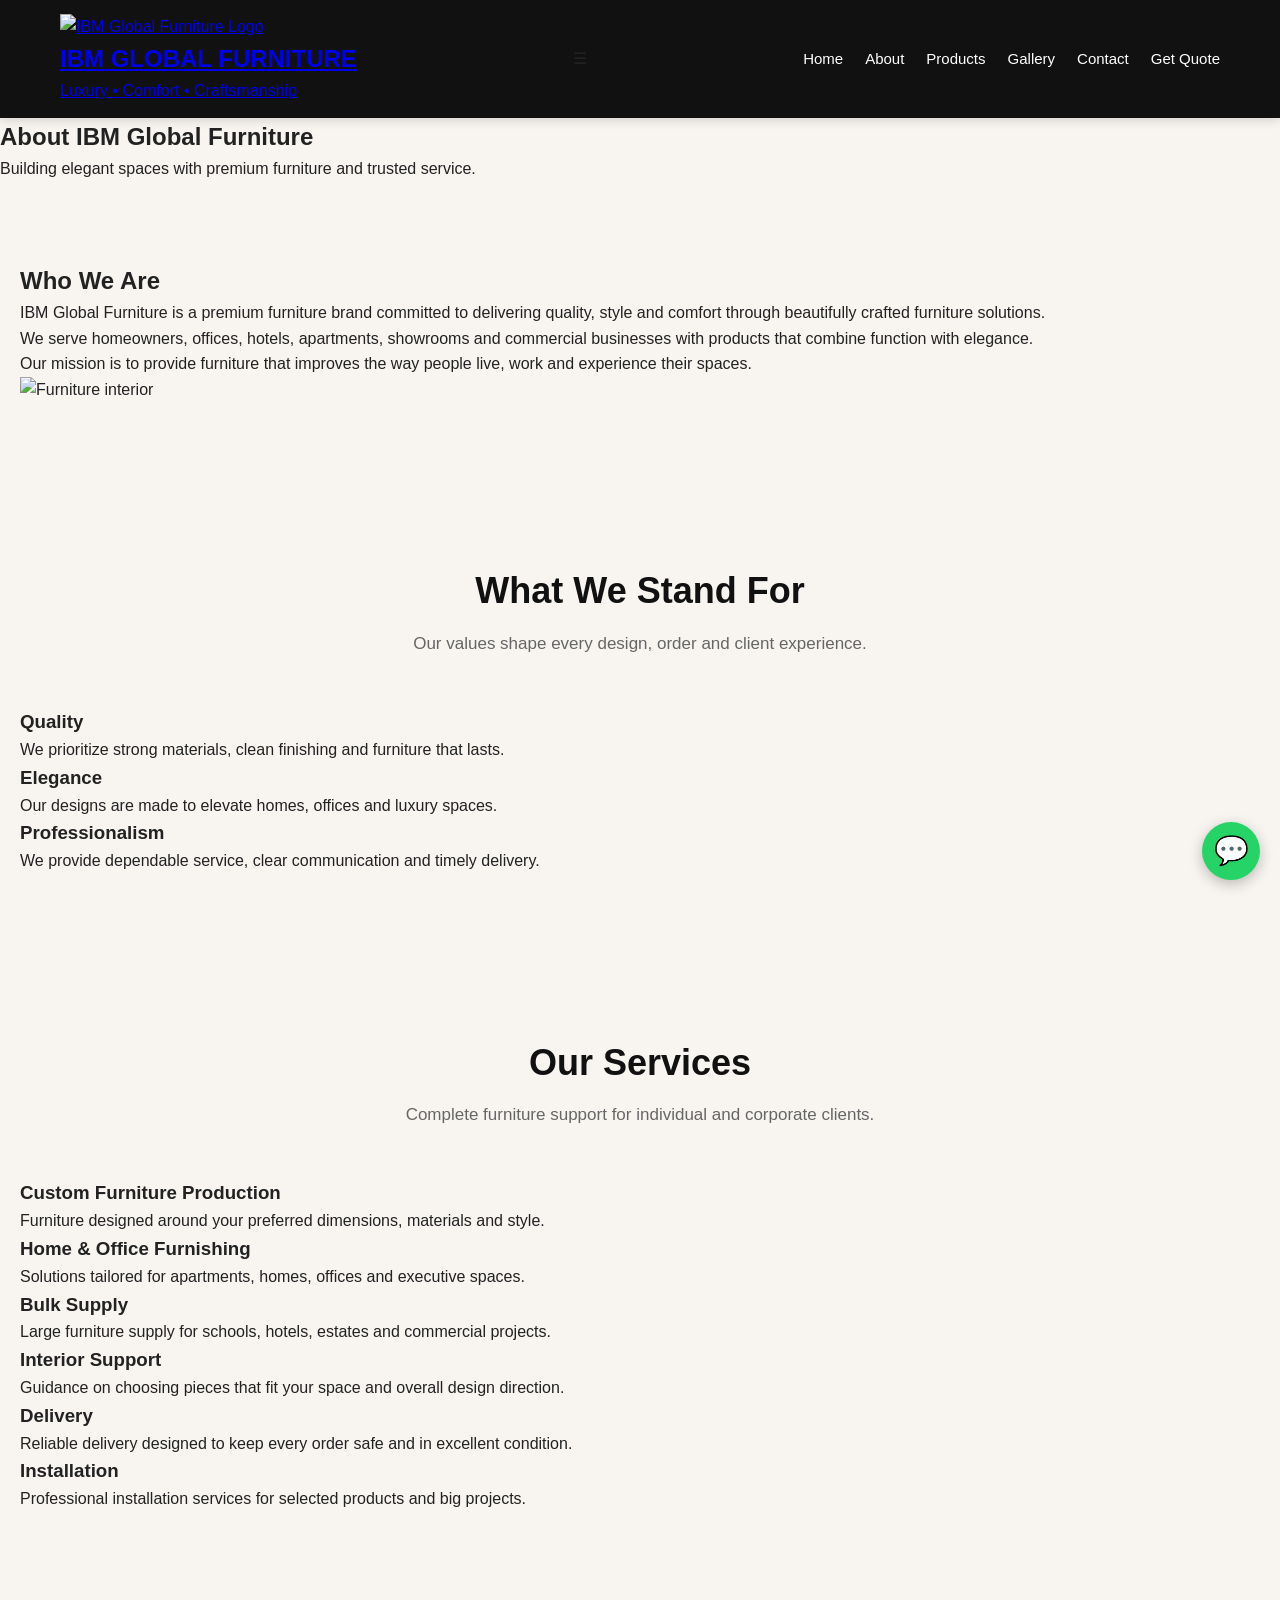
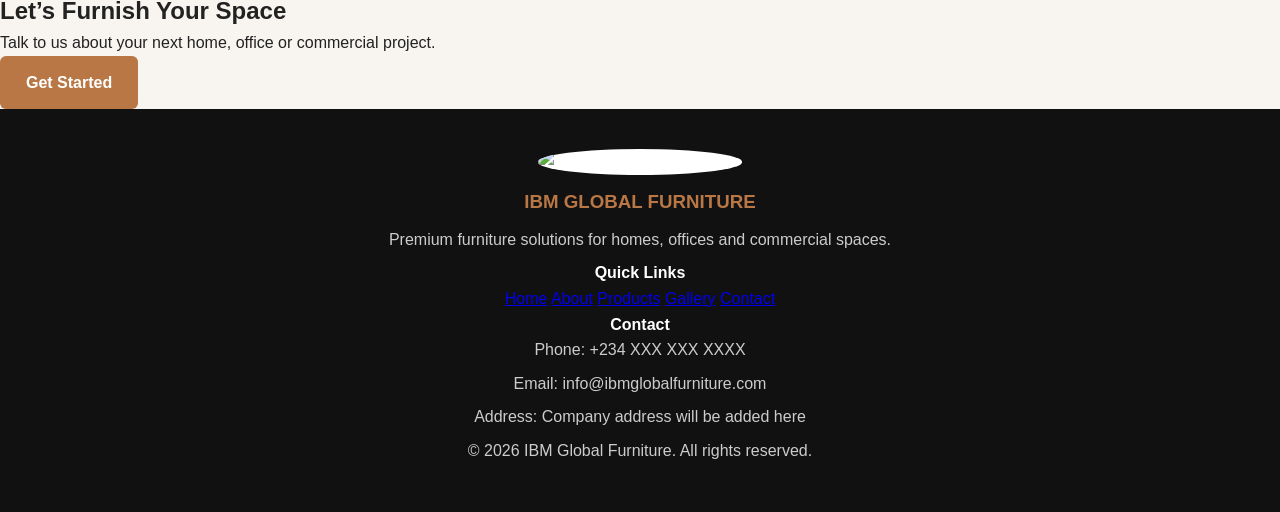
==== about.html @ 93481de8 "Create about.html" ====
<!DOCTYPE html>
<html lang="en">
<head>
  <meta charset="UTF-8" />
  <meta name="viewport" content="width=device-width, initial-scale=1.0" />
  <title>IBM Global Furniture | About</title>
  <link rel="stylesheet" href="style.css" />
</head>
<body>

  <header class="header">
    <nav class="navbar container">
      <a href="index.html" class="brand">
        <img src="logo.png" alt="IBM Global Furniture Logo" class="logo" />
        <div class="brand-text">
          <h2>IBM GLOBAL FURNITURE</h2>
          <p>Luxury • Comfort • Craftsmanship</p>
        </div>
      </a>

      <div class="menu-toggle" id="menuToggle">&#9776;</div>

      <ul class="nav-links" id="navLinks">
        <li><a href="index.html">Home</a></li>
        <li><a href="about.html" class="active">About</a></li>
        <li><a href="products.html">Products</a></li>
        <li><a href="gallery.html">Gallery</a></li>
        <li><a href="contact.html">Contact</a></li>
        <li><a href="contact.html" class="nav-btn">Get Quote</a></li>
      </ul>
    </nav>
  </header>

  <section class="page-banner">
    <div class="container">
      <h1>About IBM Global Furniture</h1>
      <p>Building elegant spaces with premium furniture and trusted service.</p>
    </div>
  </section>

  <section class="section">
    <div class="container two-col">
      <div class="text-box">
        <h2>Who We Are</h2>
        <p>
          IBM Global Furniture is a premium furniture brand committed to
          delivering quality, style and comfort through beautifully crafted
          furniture solutions.
        </p>
        <p>
          We serve homeowners, offices, hotels, apartments, showrooms and
          commercial businesses with products that combine function with elegance.
        </p>
        <p>
          Our mission is to provide furniture that improves the way people live,
          work and experience their spaces.
        </p>
      </div>
      <div class="image-box">
        <img src="https://images.unsplash.com/photo-1449247709967-d4461a6a6103?auto=format&fit=crop&w=1200&q=80" alt="Furniture interior">
      </div>
    </div>
  </section>

  <section class="section alt-bg">
    <div class="container">
      <div class="section-title">
        <h2>What We Stand For</h2>
        <p>Our values shape every design, order and client experience.</p>
      </div>

      <div class="feature-grid">
        <div class="feature-card">
          <h3>Quality</h3>
          <p>We prioritize strong materials, clean finishing and furniture that lasts.</p>
        </div>
        <div class="feature-card">
          <h3>Elegance</h3>
          <p>Our designs are made to elevate homes, offices and luxury spaces.</p>
        </div>
        <div class="feature-card">
          <h3>Professionalism</h3>
          <p>We provide dependable service, clear communication and timely delivery.</p>
        </div>
      </div>
    </div>
  </section>

  <section class="section">
    <div class="container">
      <div class="section-title">
        <h2>Our Services</h2>
        <p>Complete furniture support for individual and corporate clients.</p>
      </div>

      <div class="card-grid">
        <div class="simple-card">
          <h3>Custom Furniture Production</h3>
          <p>Furniture designed around your preferred dimensions, materials and style.</p>
        </div>
        <div class="simple-card">
          <h3>Home & Office Furnishing</h3>
          <p>Solutions tailored for apartments, homes, offices and executive spaces.</p>
        </div>
        <div class="simple-card">
          <h3>Bulk Supply</h3>
          <p>Large furniture supply for schools, hotels, estates and commercial projects.</p>
        </div>
        <div class="simple-card">
          <h3>Interior Support</h3>
          <p>Guidance on choosing pieces that fit your space and overall design direction.</p>
        </div>
        <div class="simple-card">
          <h3>Delivery</h3>
          <p>Reliable delivery designed to keep every order safe and in excellent condition.</p>
        </div>
        <div class="simple-card">
          <h3>Installation</h3>
          <p>Professional installation services for selected products and big projects.</p>
        </div>
      </div>
    </div>
  </section>

  <section class="cta-section">
    <div class="container cta-box">
      <div>
        <h2>Let’s Furnish Your Space</h2>
        <p>Talk to us about your next home, office or commercial project.</p>
      </div>
      <a href="contact.html" class="btn primary-btn">Get Started</a>
    </div>
  </section>

  <footer class="footer">
    <div class="container footer-grid">
      <div>
        <img src="logo.png" alt="IBM Global Furniture Logo" class="footer-logo">
        <h3>IBM GLOBAL FURNITURE</h3>
        <p>Premium furniture solutions for homes, offices and commercial spaces.</p>
      </div>

      <div>
        <h4>Quick Links</h4>
        <a href="index.html">Home</a>
        <a href="about.html">About</a>
        <a href="products.html">Products</a>
        <a href="gallery.html">Gallery</a>
        <a href="contact.html">Contact</a>
      </div>

      <div>
        <h4>Contact</h4>
        <p>Phone: +234 XXX XXX XXXX</p>
        <p>Email: info@ibmglobalfurniture.com</p>
        <p>Address: Company address will be added here</p>
      </div>
    </div>
    <div class="footer-bottom">
      <p>&copy; 2026 IBM Global Furniture. All rights reserved.</p>
    </div>
  </footer>

  <a href="https://wa.me/2340000000000" target="_blank" class="whatsapp-float">💬</a>

  <script>
    const menuToggle = document.getElementById("menuToggle");
    const navLinks = document.getElementById("navLinks");

    menuToggle.addEventListener("click", () => {
      navLinks.classList.toggle("show");
    });
  </script>
</body>
</html>
---- style.css ----
* {
  margin: 0;
  padding: 0;
  box-sizing: border-box;
}

html {
  scroll-behavior: smooth;
}

body {
  font-family: Arial, sans-serif;
  background: #f8f5f1;
  color: #222;
  line-height: 1.6;
}

/* HEADER */
.header {
  background: #111;
  position: sticky;
  top: 0;
  z-index: 1000;
  box-shadow: 0 2px 10px rgba(0, 0, 0, 0.15);
}

.navbar {
  max-width: 1200px;
  margin: auto;
  padding: 14px 20px;
  display: flex;
  align-items: center;
  justify-content: space-between;
  gap: 20px;
}

.logo-box {
  display: flex;
  align-items: center;
  gap: 12px;
}

.logo-img {
  width: 60px;
  height: 60px;
  object-fit: contain;
  border-radius: 50%;
  background: white;
}

.logo-text h2 {
  font-size: 20px;
  color: #b97745;
  margin-bottom: 2px;
}

.logo-text p {
  font-size: 12px;
  color: #ddd;
}

.nav-links {
  display: flex;
  list-style: none;
  gap: 22px;
}

.nav-links li a {
  text-decoration: none;
  color: #fff;
  font-size: 15px;
  transition: 0.3s;
}

.nav-links li a:hover {
  color: #b97745;
}

.menu-icon {
  display: none;
  font-size: 28px;
  color: white;
  cursor: pointer;
}

/* HERO */
.hero {
  position: relative;
  min-height: 90vh;
  background: url("https://images.unsplash.com/photo-1505693416388-ac5ce068fe85?auto=format&fit=crop&w=1600&q=80") center/cover no-repeat;
  display: flex;
  align-items: center;
  justify-content: center;
}

.hero-overlay {
  position: absolute;
  inset: 0;
  background: rgba(0, 0, 0, 0.65);
}

.hero-content {
  position: relative;
  z-index: 2;
  max-width: 850px;
  text-align: center;
  color: white;
  padding: 20px;
}

.hero-content h1 {
  font-size: 52px;
  line-height: 1.2;
  margin-bottom: 20px;
}

.hero-content p {
  font-size: 18px;
  max-width: 720px;
  margin: 0 auto 30px;
  color: #e6e6e6;
}

.hero-buttons {
  display: flex;
  justify-content: center;
  flex-wrap: wrap;
  gap: 15px;
}

/* BUTTONS */
.btn {
  display: inline-block;
  padding: 14px 26px;
  text-decoration: none;
  border-radius: 6px;
  transition: 0.3s;
  font-weight: bold;
  border: none;
  cursor: pointer;
}

.primary-btn {
  background: #b97745;
  color: white;
}

.primary-btn:hover {
  background: #995f34;
}

.secondary-btn {
  background: transparent;
  color: white;
  border: 2px solid white;
}

.secondary-btn:hover {
  background: white;
  color: #111;
}

/* SECTIONS */
.section {
  padding: 80px 20px;
}

.section-title {
  text-align: center;
  margin-bottom: 50px;
}

.section-title h2 {
  font-size: 36px;
  color: #111;
  margin-bottom: 10px;
}

.section-title p {
  color: #666;
  font-size: 17px;
}

/* ABOUT */
.about-content {
  max-width: 1200px;
  margin: auto;
  display: grid;
  grid-template-columns: 1.2fr 1fr;
  gap: 40px;
  align-items: start;
}

.about-text h3 {
  font-size: 30px;
  margin-bottom: 20px;
  color: #111;
}

.about-text p {
  margin-bottom: 18px;
  color: #444;
  font-size: 16px;
}

.about-boxes {
  display: grid;
  gap: 20px;
}

.info-box {
  background: white;
  padding: 24px;
  border-left: 5px solid #b97745;
  border-radius: 8px;
  box-shadow: 0 4px 14px rgba(0, 0, 0, 0.07);
}

.info-box h4 {
  margin-bottom: 10px;
  color: #111;
}

/* PRODUCTS */
.products {
  background: #fff;
}

.product-grid {
  max-width: 1200px;
  margin: auto;
  display: grid;
  grid-template-columns: repeat(3, 1fr);
  gap: 25px;
}

.product-card {
  background: #f9f9f9;
  border-radius: 10px;
  overflow: hidden;
  box-shadow: 0 4px 14px rgba(0, 0, 0, 0.08);
  transition: 0.3s;
}

.product-card:hover {
  transform: translateY(-6px);
}

.product-card img {
  width: 100%;
  height: 240px;
  object-fit: cover;
}

.product-info {
  padding: 20px;
}

.product-info h3 {
  color: #111;
  margin-bottom: 10px;
}

.product-info p {
  color: #555;
}

/* SERVICES */
.services {
  background: #f5efe9;
}

.service-grid {
  max-width: 1200px;
  margin: auto;
  display: grid;
  grid-template-columns: repeat(3, 1fr);
  gap: 25px;
}

.service-card {
  background: white;
  padding: 28px;
  border-radius: 10px;
  box-shadow: 0 4px 14px rgba(0, 0, 0, 0.07);
  border-top: 4px solid #b97745;
}

.service-card h3 {
  margin-bottom: 12px;
  color: #111;
}

.service-card p {
  color: #555;
}

/* WHY US */
.why-grid {
  max-width: 1200px;
  margin: auto;
  display: grid;
  grid-template-columns: repeat(4, 1fr);
  gap: 20px;
}

.why-card {
  background: white;
  padding: 30px 22px;
  border-radius: 10px;
  text-align: left;
  box-shadow: 0 4px 14px rgba(0, 0, 0, 0.07);
}

.why-card span {
  display: inline-block;
  font-size: 32px;
  font-weight: bold;
  color: #b97745;
  margin-bottom: 12px;
}

.why-card h3 {
  margin-bottom: 10px;
  color: #111;
}

.why-card p {
  color: #555;
}

/* GALLERY */
.gallery {
  background: #fff;
}

.gallery-grid {
  max-width: 1200px;
  margin: auto;
  display: grid;
  grid-template-columns: repeat(3, 1fr);
  gap: 18px;
}

.gallery-grid img {
  width: 100%;
  height: 260px;
  object-fit: cover;
  border-radius: 10px;
  transition: 0.3s;
}

.gallery-grid img:hover {
  transform: scale(1.03);
}

/* TESTIMONIALS */
.testimonials {
  background: #111;
}

.testimonials .section-title h2,
.testimonials .section-title p {
  color: white;
}

.testimonial-grid {
  max-width: 1200px;
  margin: auto;
  display: grid;
  grid-template-columns: repeat(3, 1fr);
  gap: 25px;
}

.testimonial-card {
  background: #1c1c1c;
  padding: 28px;
  border-radius: 10px;
  color: #f0f0f0;
  border: 1px solid rgba(255, 255, 255, 0.08);
}

.testimonial-card p {
  margin-bottom: 16px;
  color: #ddd;
}

.testimonial-card h4 {
  color: #b97745;
}

/* CONTACT */
.contact {
  background: #f8f5f1;
}

.contact-wrapper {
  max-width: 1200px;
  margin: auto;
  display: grid;
  grid-template-columns: 1fr 1fr;
  gap: 30px;
}

.contact-info,
.contact-form {
  background: white;
  padding: 30px;
  border-radius: 10px;
  box-shadow: 0 4px 14px rgba(0, 0, 0, 0.07);
}

.contact-info h3 {
  margin-bottom: 15px;
  font-size: 28px;
  color: #111;
}

.contact-info p {
  margin-bottom: 12px;
  color: #444;
}

.contact-form input,
.contact-form textarea {
  width: 100%;
  padding: 14px;
  margin-bottom: 16px;
  border: 1px solid #ccc;
  border-radius: 6px;
  font-size: 15px;
  outline: none;
}

.contact-form input:focus,
.contact-form textarea:focus {
  border-color: #b97745;
}

/* FOOTER */
.footer {
  background: #111;
  color: white;
  text-align: center;
  padding: 40px 20px;
}

.footer-logo {
  width: 90px;
  margin-bottom: 12px;
  border-radius: 50%;
  background: white;
}

.footer h3 {
  color: #b97745;
  margin-bottom: 10px;
}

.footer p {
  color: #ccc;
  margin-bottom: 8px;
}

.copy {
  font-size: 14px;
  color: #888;
}

/* WHATSAPP */
.whatsapp-float {
  position: fixed;
  bottom: 20px;
  right: 20px;
  background: #25d366;
  color: white;
  width: 58px;
  height: 58px;
  display: flex;
  align-items: center;
  justify-content: center;
  border-radius: 50%;
  font-size: 28px;
  text-decoration: none;
  box-shadow: 0 4px 14px rgba(0, 0, 0, 0.25);
  z-index: 999;
}

/* RESPONSIVE */
@media (max-width: 992px) {
  .about-content,
  .contact-wrapper,
  .product-grid,
  .service-grid,
  .testimonial-grid,
  .gallery-grid,
  .why-grid {
    grid-template-columns: repeat(2, 1fr);
  }

  .hero-content h1 {
    font-size: 40px;
  }
}

@media (max-width: 768px) {
  .menu-icon {
    display: block;
  }

  .nav-links {
    position: absolute;
    top: 88px;
    right: 20px;
    background: #111;
    width: 220px;
    flex-direction: column;
    padding: 20px;
    border-radius: 10px;
    display: none;
  }

  .nav-links.show {
    display: flex;
  }

  .logo-text h2 {
    font-size: 16px;
  }

  .logo-text p {
    font-size: 10px;
  }

  .hero-content h1 {
    font-size: 34px;
  }

  .hero-content p {
    font-size: 16px;
  }

  .about-content,
  .contact-wrapper,
  .product-grid,
  .service-grid,
  .testimonial-grid,
  .gallery-grid,
  .why-grid {
    grid-template-columns: 1fr;
  }

  .section-title h2 {
    font-size: 30px;
  }
}
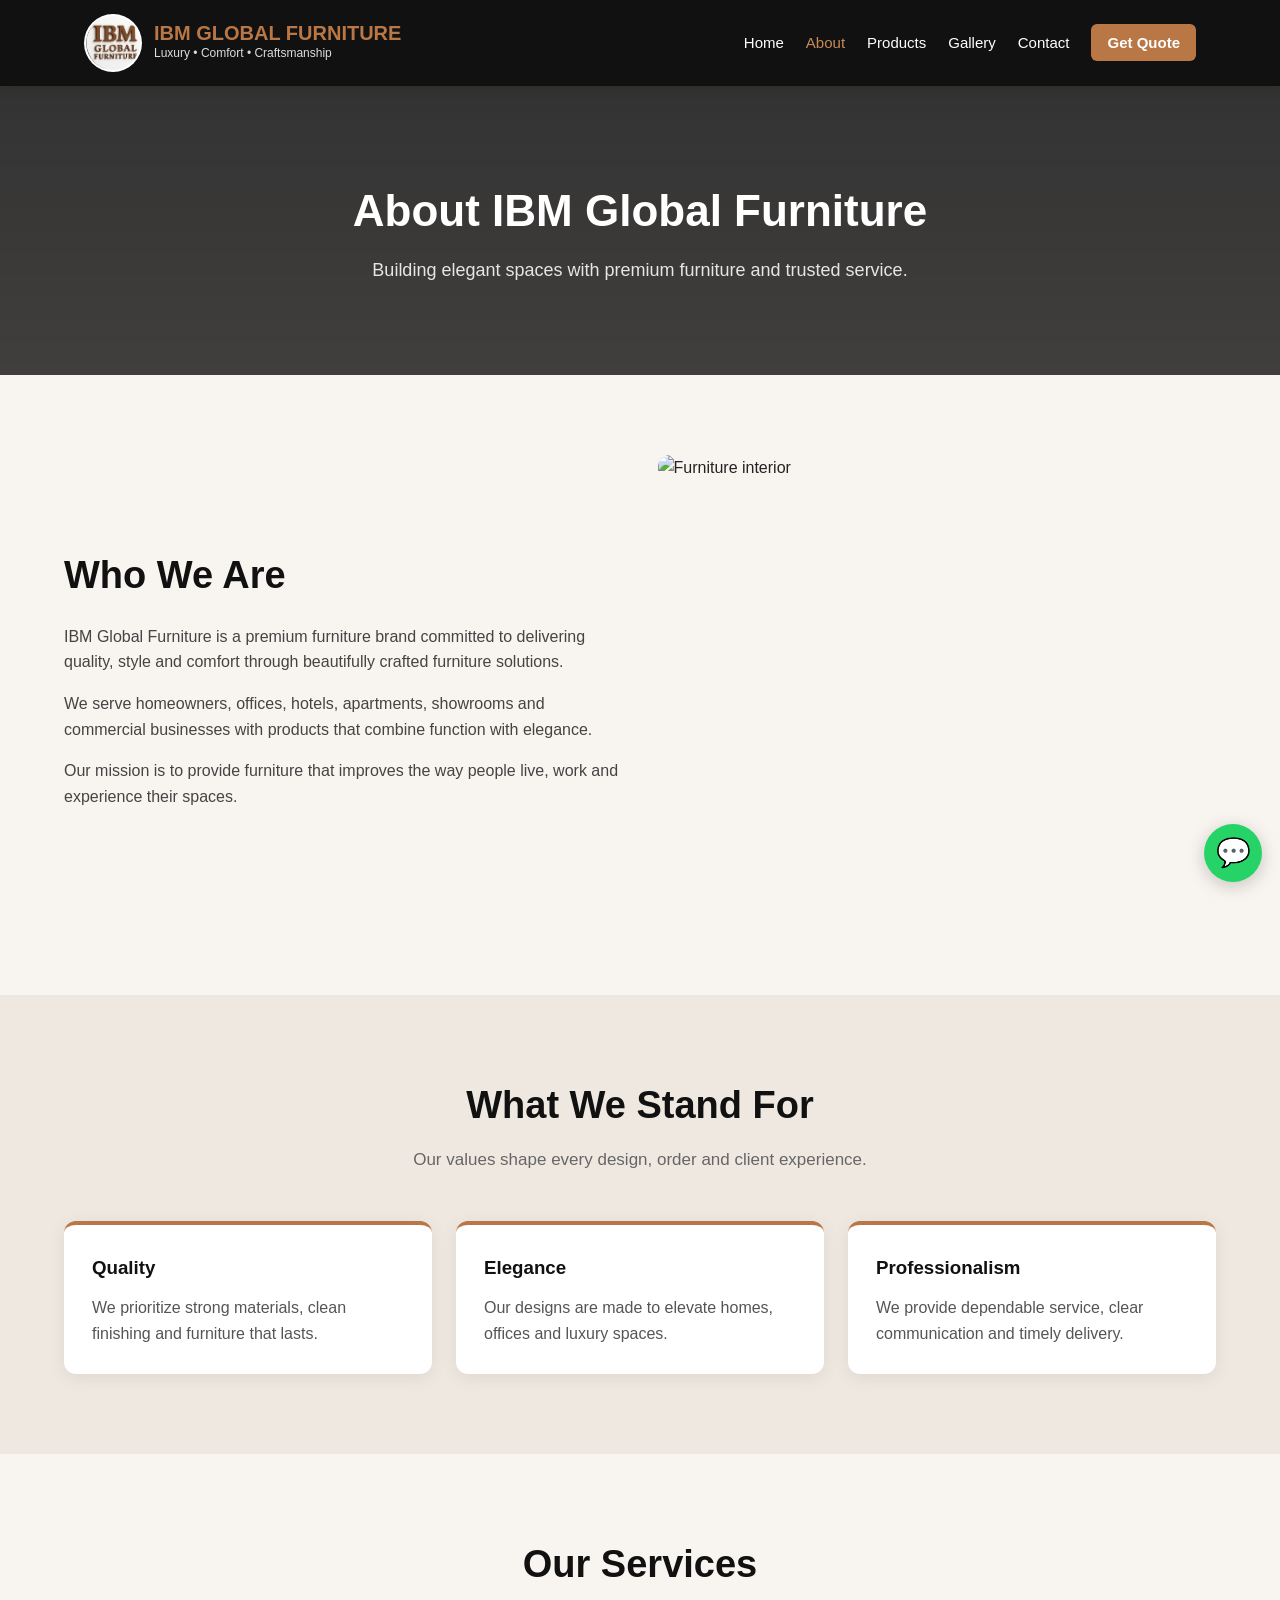
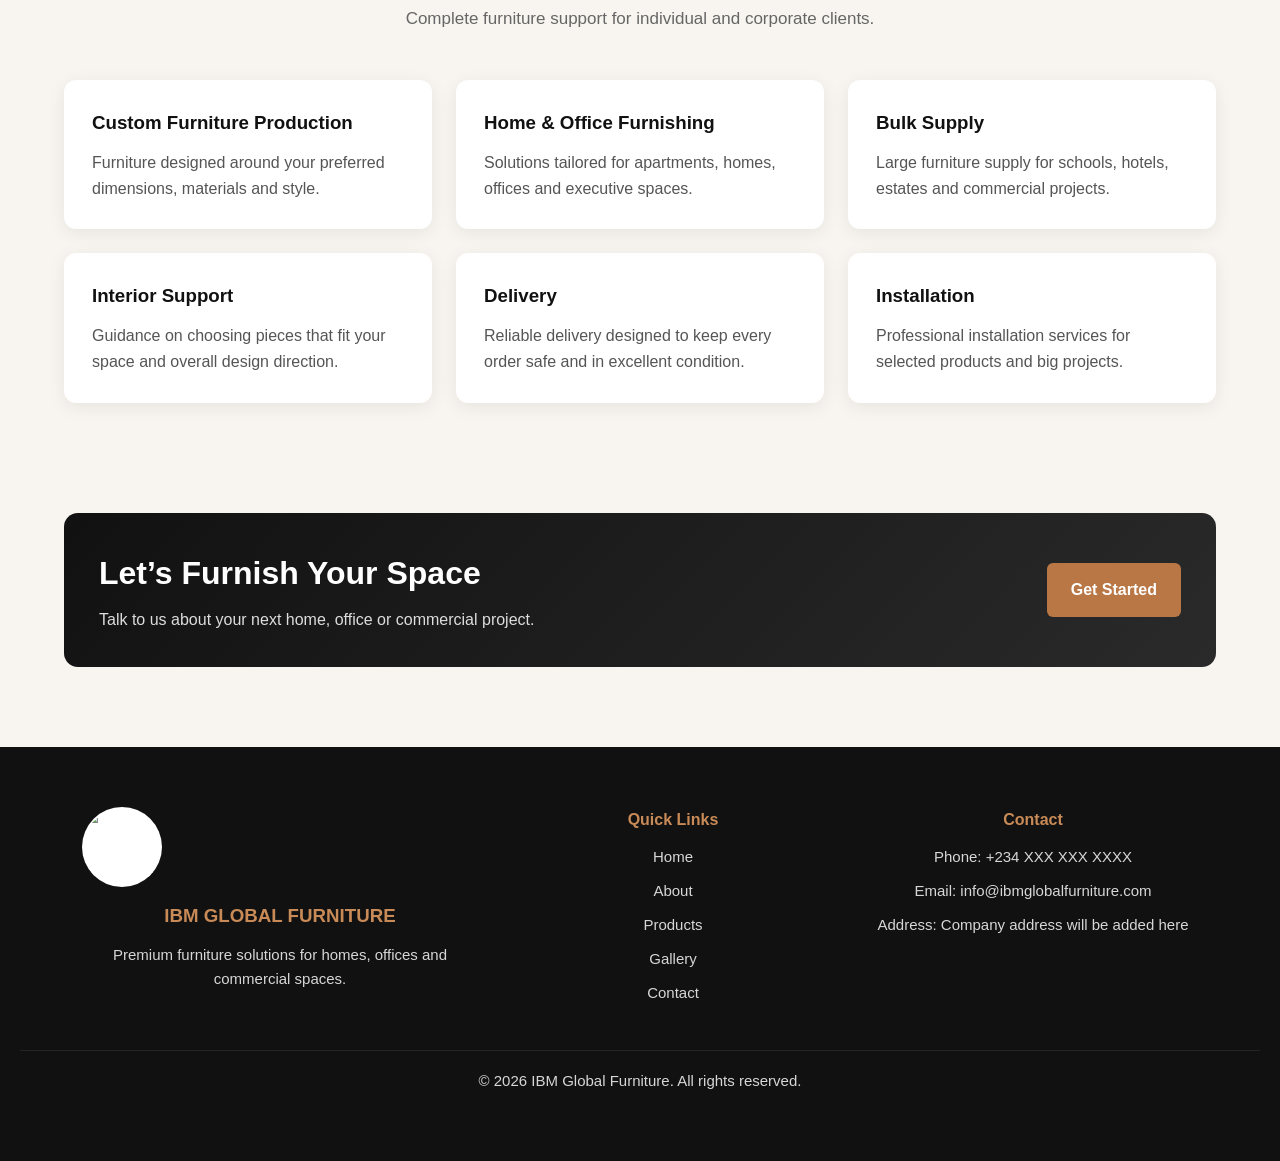
==== commit e203f07f: "Update about.html" ====
--- a/about.html
+++ b/about.html
@@ -11,7 +11,7 @@
   <header class="header">
     <nav class="navbar container">
       <a href="index.html" class="brand">
-        <img src="logo.png" alt="IBM Global Furniture Logo" class="logo" />
+        <img src="IBM GLOBAL F.png" alt="IBM Global Furniture Logo" class="logo" />
         <div class="brand-text">
           <h2>IBM GLOBAL FURNITURE</h2>
           <p>Luxury • Comfort • Craftsmanship</p>
--- a/style.css
+++ b/style.css
@@ -554,3 +554,695 @@
     font-size: 30px;
   }
 }
+
+* {
+  margin: 0;
+  padding: 0;
+  box-sizing: border-box;
+}
+
+html {
+  scroll-behavior: smooth;
+}
+
+body {
+  font-family: Arial, sans-serif;
+  background: #f8f5f0;
+  color: #222;
+  line-height: 1.6;
+}
+
+img {
+  max-width: 100%;
+  display: block;
+}
+
+a {
+  text-decoration: none;
+}
+
+.container {
+  width: 90%;
+  max-width: 1200px;
+  margin: auto;
+}
+
+/* HEADER */
+.header {
+  background: #111;
+  position: sticky;
+  top: 0;
+  z-index: 1000;
+  box-shadow: 0 2px 12px rgba(0, 0, 0, 0.15);
+}
+
+.navbar {
+  min-height: 82px;
+  display: flex;
+  align-items: center;
+  justify-content: space-between;
+  gap: 20px;
+  position: relative;
+}
+
+.brand {
+  display: flex;
+  align-items: center;
+  gap: 12px;
+  color: white;
+}
+
+.logo {
+  width: 58px;
+  height: 58px;
+  object-fit: cover;
+  border-radius: 50%;
+  background: #fff;
+  padding: 2px;
+}
+
+.brand-text h2 {
+  color: #b97745;
+  font-size: 20px;
+  line-height: 1.1;
+}
+
+.brand-text p {
+  color: #ddd;
+  font-size: 12px;
+}
+
+.nav-links {
+  display: flex;
+  align-items: center;
+  gap: 22px;
+  list-style: none;
+}
+
+.nav-links li a {
+  color: white;
+  font-size: 15px;
+  transition: 0.3s ease;
+}
+
+.nav-links li a:hover,
+.nav-links li a.active {
+  color: #c88a57;
+}
+
+.nav-btn {
+  background: #b97745;
+  color: white !important;
+  padding: 10px 16px;
+  border-radius: 6px;
+  font-weight: bold;
+}
+
+.nav-btn:hover {
+  background: #9e663a;
+}
+
+.menu-toggle {
+  display: none;
+  font-size: 30px;
+  color: white;
+  cursor: pointer;
+}
+
+/* HERO */
+.hero {
+  min-height: 92vh;
+  background: url("https://images.unsplash.com/photo-1505693416388-ac5ce068fe85?auto=format&fit=crop&w=1600&q=80") center/cover no-repeat;
+  position: relative;
+  display: flex;
+  align-items: center;
+}
+
+.hero-overlay {
+  position: absolute;
+  inset: 0;
+  background: linear-gradient(to right, rgba(0,0,0,0.78), rgba(0,0,0,0.45));
+}
+
+.hero-content {
+  position: relative;
+  z-index: 2;
+  color: white;
+  max-width: 760px;
+  padding: 70px 0;
+}
+
+.hero-tag {
+  display: inline-block;
+  background: rgba(185, 119, 69, 0.15);
+  border: 1px solid rgba(200, 138, 87, 0.35);
+  color: #dfb089;
+  padding: 8px 14px;
+  border-radius: 30px;
+  margin-bottom: 18px;
+  font-size: 14px;
+}
+
+.hero-content h1 {
+  font-size: 58px;
+  line-height: 1.15;
+  margin-bottom: 20px;
+}
+
+.hero-content p {
+  font-size: 18px;
+  max-width: 650px;
+  color: #ececec;
+  margin-bottom: 28px;
+}
+
+.hero-buttons {
+  display: flex;
+  gap: 14px;
+  flex-wrap: wrap;
+}
+
+/* BANNER */
+.page-banner {
+  background: linear-gradient(rgba(17,17,17,0.85), rgba(17,17,17,0.8)),
+    url("https://images.unsplash.com/photo-1449247709967-d4461a6a6103?auto=format&fit=crop&w=1600&q=80") center/cover no-repeat;
+  color: white;
+  padding: 90px 0;
+  text-align: center;
+}
+
+.page-banner h1 {
+  font-size: 44px;
+  margin-bottom: 10px;
+}
+
+.page-banner p {
+  font-size: 18px;
+  color: #e6e6e6;
+}
+
+/* BUTTONS */
+.btn {
+  display: inline-block;
+  padding: 14px 24px;
+  border-radius: 6px;
+  font-weight: bold;
+  transition: 0.3s ease;
+  border: none;
+  cursor: pointer;
+}
+
+.primary-btn {
+  background: #b97745;
+  color: white;
+}
+
+.primary-btn:hover {
+  background: #9e663a;
+}
+
+.secondary-btn {
+  border: 2px solid white;
+  color: white;
+  background: transparent;
+}
+
+.secondary-btn:hover {
+  background: white;
+  color: #111;
+}
+
+.secondary-dark-btn {
+  border: 2px solid #111;
+  color: #111;
+  background: transparent;
+}
+
+.secondary-dark-btn:hover {
+  background: #111;
+  color: white;
+}
+
+.full-btn {
+  width: 100%;
+}
+
+/* SECTIONS */
+.section {
+  padding: 80px 0;
+}
+
+.alt-bg {
+  background: #efe8e1;
+}
+
+.dark-section {
+  background: #111;
+}
+
+.section-title {
+  text-align: center;
+  margin-bottom: 48px;
+}
+
+.section-title h2 {
+  font-size: 38px;
+  color: #111;
+  margin-bottom: 10px;
+}
+
+.section-title p {
+  max-width: 700px;
+  margin: auto;
+  color: #666;
+  font-size: 17px;
+}
+
+.section-title.light h2,
+.section-title.light p {
+  color: white;
+}
+
+/* GRIDS */
+.feature-grid,
+.card-grid,
+.testimonial-grid,
+.why-grid {
+  display: grid;
+  grid-template-columns: repeat(3, 1fr);
+  gap: 24px;
+}
+
+.two-col {
+  display: grid;
+  grid-template-columns: 1fr 1fr;
+  gap: 35px;
+  align-items: center;
+}
+
+.image-box img {
+  width: 100%;
+  height: 460px;
+  object-fit: cover;
+  border-radius: 12px;
+}
+
+.text-box h2 {
+  font-size: 38px;
+  color: #111;
+  margin-bottom: 18px;
+}
+
+.text-box p {
+  color: #444;
+  margin-bottom: 16px;
+  font-size: 16px;
+}
+
+/* CARDS */
+.feature-card,
+.simple-card,
+.testimonial-card,
+.contact-card,
+.contact-form-box {
+  background: white;
+  padding: 28px;
+  border-radius: 12px;
+  box-shadow: 0 4px 18px rgba(0,0,0,0.07);
+}
+
+.feature-card {
+  border-top: 4px solid #b97745;
+}
+
+.feature-card h3,
+.simple-card h3 {
+  margin-bottom: 12px;
+  color: #111;
+}
+
+.feature-card p,
+.simple-card p {
+  color: #555;
+}
+
+.product-card {
+  background: white;
+  border-radius: 12px;
+  overflow: hidden;
+  box-shadow: 0 4px 18px rgba(0,0,0,0.07);
+  transition: 0.3s ease;
+}
+
+.product-card:hover {
+  transform: translateY(-6px);
+}
+
+.product-card img {
+  width: 100%;
+  height: 260px;
+  object-fit: cover;
+}
+
+.card-content {
+  padding: 22px;
+}
+
+.card-content h3 {
+  color: #111;
+  margin-bottom: 10px;
+}
+
+.card-content p {
+  color: #555;
+}
+
+.why-card {
+  background: #1d1d1d;
+  color: white;
+  padding: 28px;
+  border-radius: 12px;
+  border: 1px solid rgba(255,255,255,0.08);
+}
+
+.why-card span {
+  display: inline-block;
+  font-size: 32px;
+  font-weight: bold;
+  color: #c88a57;
+  margin-bottom: 12px;
+}
+
+.why-card h3 {
+  margin-bottom: 10px;
+}
+
+.why-card p {
+  color: #ddd;
+}
+
+.testimonial-card p {
+  color: #555;
+  margin-bottom: 14px;
+}
+
+.testimonial-card h4 {
+  color: #b97745;
+}
+
+/* GALLERY */
+.gallery-grid {
+  display: grid;
+  grid-template-columns: repeat(3, 1fr);
+  gap: 20px;
+}
+
+.gallery-grid img {
+  width: 100%;
+  height: 280px;
+  object-fit: cover;
+  border-radius: 12px;
+  transition: 0.3s ease;
+}
+
+.gallery-grid img:hover {
+  transform: scale(1.03);
+}
+
+/* CONTACT */
+.contact-grid {
+  display: grid;
+  grid-template-columns: 1fr 1fr;
+  gap: 28px;
+}
+
+.contact-card h2,
+.contact-form-box h2 {
+  margin-bottom: 18px;
+  color: #111;
+}
+
+.contact-card p {
+  color: #444;
+  margin-bottom: 12px;
+}
+
+.contact-actions {
+  display: flex;
+  gap: 12px;
+  flex-wrap: wrap;
+  margin-top: 20px;
+}
+
+.contact-form-box form input,
+.contact-form-box form textarea {
+  width: 100%;
+  padding: 14px;
+  margin-bottom: 15px;
+  border: 1px solid #ccc;
+  border-radius: 6px;
+  outline: none;
+  font-size: 15px;
+  font-family: inherit;
+}
+
+.contact-form-box form input:focus,
+.contact-form-box form textarea:focus {
+  border-color: #b97745;
+}
+
+/* CTA */
+.cta-section {
+  padding: 30px 0 80px;
+}
+
+.cta-box {
+  background: linear-gradient(135deg, #111, #2a2a2a);
+  color: white;
+  border-radius: 14px;
+  padding: 35px;
+  display: flex;
+  align-items: center;
+  justify-content: space-between;
+  gap: 20px;
+}
+
+.cta-box h2 {
+  font-size: 32px;
+  margin-bottom: 8px;
+}
+
+.cta-box p {
+  color: #ddd;
+}
+
+/* FOOTER */
+.footer {
+  background: #111;
+  color: white;
+  padding-top: 60px;
+}
+
+.footer-grid {
+  display: grid;
+  grid-template-columns: 1.2fr 1fr 1fr;
+  gap: 30px;
+  padding-bottom: 35px;
+}
+
+.footer-logo {
+  width: 80px;
+  height: 80px;
+  object-fit: cover;
+  border-radius: 50%;
+  background: #fff;
+  margin-bottom: 14px;
+}
+
+.footer h3,
+.footer h4 {
+  color: #c88a57;
+  margin-bottom: 12px;
+}
+
+.footer p,
+.footer a {
+  color: #d7d7d7;
+  display: block;
+  margin-bottom: 10px;
+  font-size: 15px;
+}
+
+.footer a:hover {
+  color: #fff;
+}
+
+.footer-bottom {
+  border-top: 1px solid rgba(255,255,255,0.08);
+  text-align: center;
+  padding: 18px 0;
+}
+
+/* HELPERS */
+.center-btn {
+  text-align: center;
+  margin-top: 32px;
+}
+
+/* WHATSAPP */
+.whatsapp-float {
+  position: fixed;
+  right: 18px;
+  bottom: 18px;
+  width: 58px;
+  height: 58px;
+  background: #25d366;
+  color: white;
+  border-radius: 50%;
+  display: flex;
+  align-items: center;
+  justify-content: center;
+  font-size: 28px;
+  box-shadow: 0 4px 18px rgba(0,0,0,0.2);
+  z-index: 999;
+}
+
+/* MOBILE */
+@media (max-width: 992px) {
+  .feature-grid,
+  .card-grid,
+  .testimonial-grid,
+  .why-grid,
+  .gallery-grid,
+  .contact-grid,
+  .two-col,
+  .footer-grid {
+    grid-template-columns: 1fr 1fr;
+  }
+
+  .hero-content h1 {
+    font-size: 46px;
+  }
+
+  .image-box img {
+    height: 380px;
+  }
+
+  .cta-box {
+    flex-direction: column;
+    align-items: flex-start;
+  }
+}
+
+@media (max-width: 768px) {
+  .menu-toggle {
+    display: block;
+  }
+
+  .nav-links {
+    position: absolute;
+    top: 82px;
+    right: 0;
+    width: 100%;
+    background: #111;
+    flex-direction: column;
+    align-items: flex-start;
+    padding: 18px 20px 22px;
+    display: none;
+    gap: 16px;
+    border-top: 1px solid rgba(255,255,255,0.08);
+  }
+
+  .nav-links.show {
+    display: flex;
+  }
+
+  .nav-btn {
+    display: inline-block;
+    width: 100%;
+    text-align: center;
+    margin-top: 4px;
+  }
+
+  .brand-text h2 {
+    font-size: 16px;
+  }
+
+  .brand-text p {
+    font-size: 10px;
+  }
+
+  .logo {
+    width: 50px;
+    height: 50px;
+  }
+
+  .hero {
+    min-height: 88vh;
+  }
+
+  .hero-content {
+    padding: 40px 0 60px;
+  }
+
+  .hero-content h1 {
+    font-size: 34px;
+  }
+
+  .hero-content p {
+    font-size: 16px;
+  }
+
+  .page-banner {
+    padding: 75px 0;
+  }
+
+  .page-banner h1 {
+    font-size: 34px;
+  }
+
+  .section {
+    padding: 65px 0;
+  }
+
+  .section-title h2,
+  .text-box h2 {
+    font-size: 30px;
+  }
+
+  .feature-grid,
+  .card-grid,
+  .testimonial-grid,
+  .why-grid,
+  .gallery-grid,
+  .contact-grid,
+  .two-col,
+  .footer-grid {
+    grid-template-columns: 1fr;
+  }
+
+  .image-box img {
+    height: 280px;
+  }
+
+  .gallery-grid img {
+    height: 240px;
+  }
+
+  .cta-box {
+    padding: 26px;
+  }
+
+  .cta-box h2 {
+    font-size: 26px;
+  }
+
+  .contact-actions {
+    flex-direction: column;
+  }
+
+  .contact-actions .btn {
+    width: 100%;
+    text-align: center;
+  }
+}
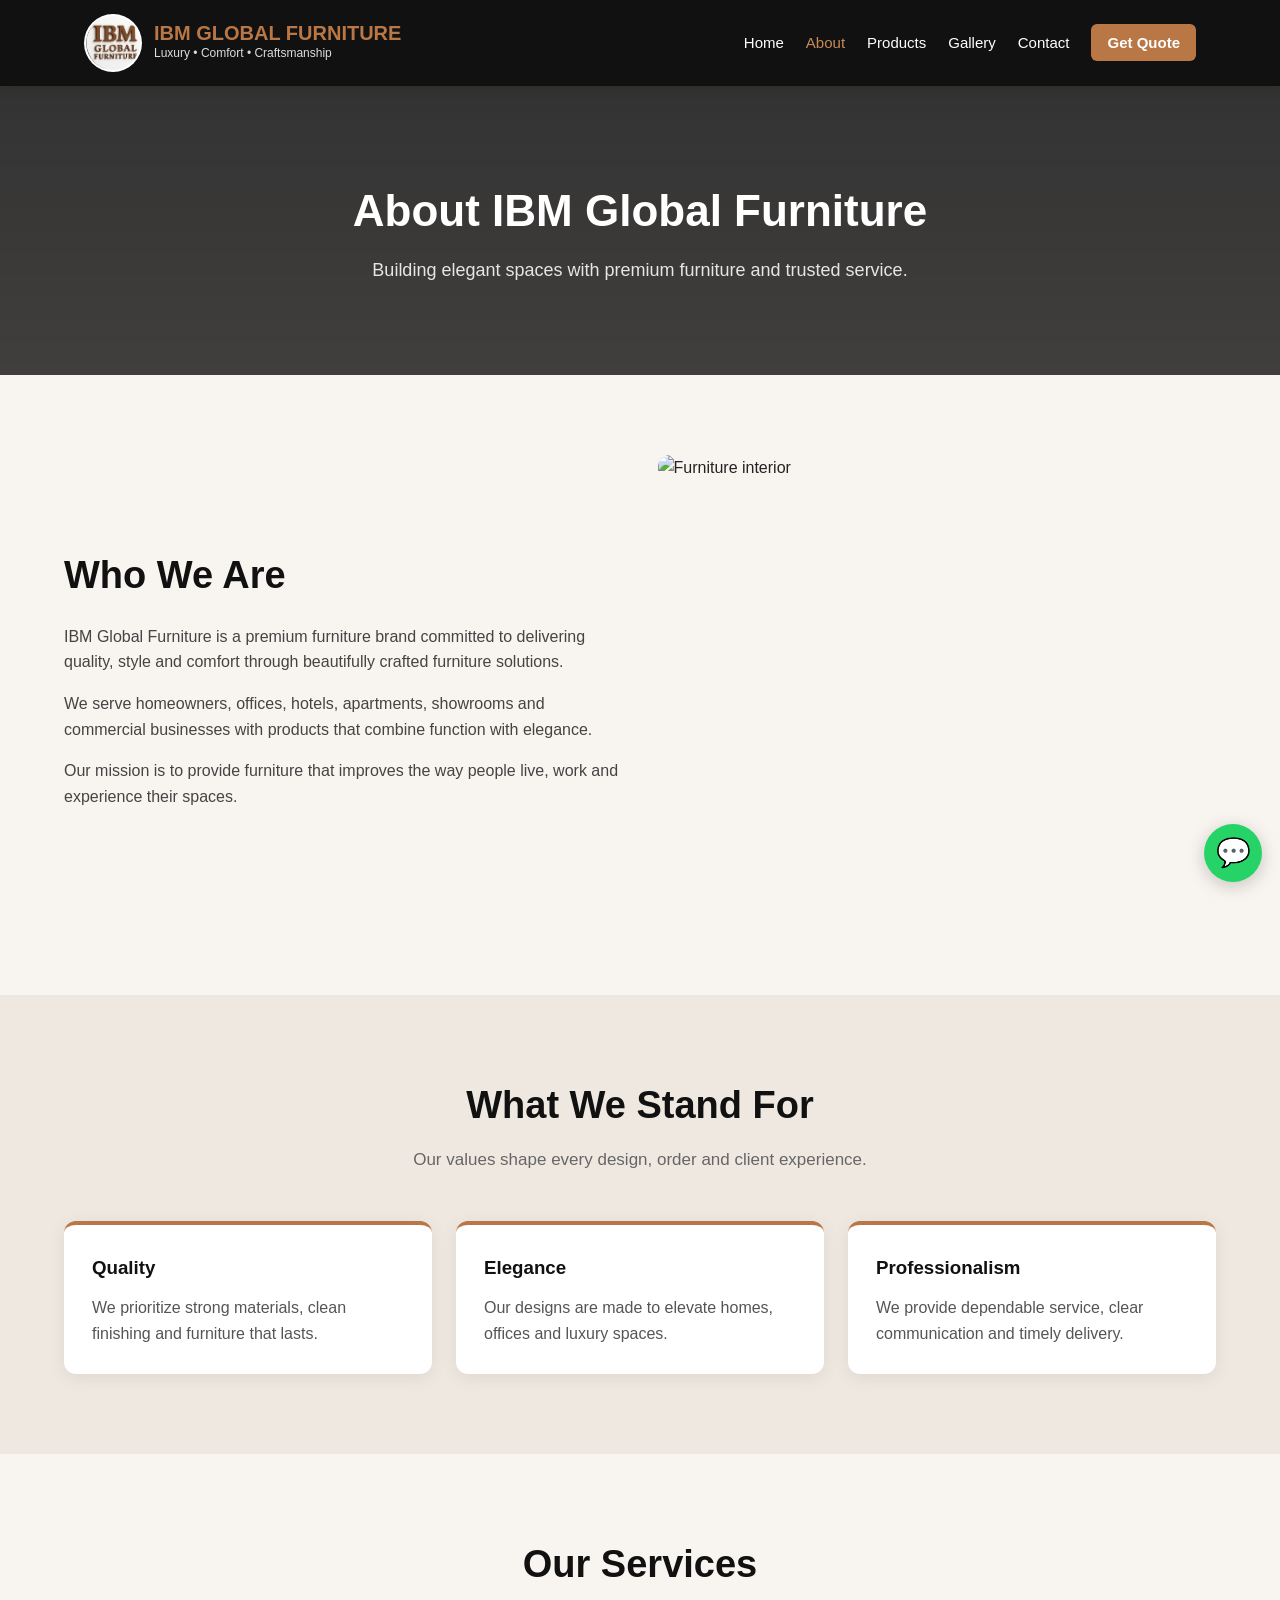
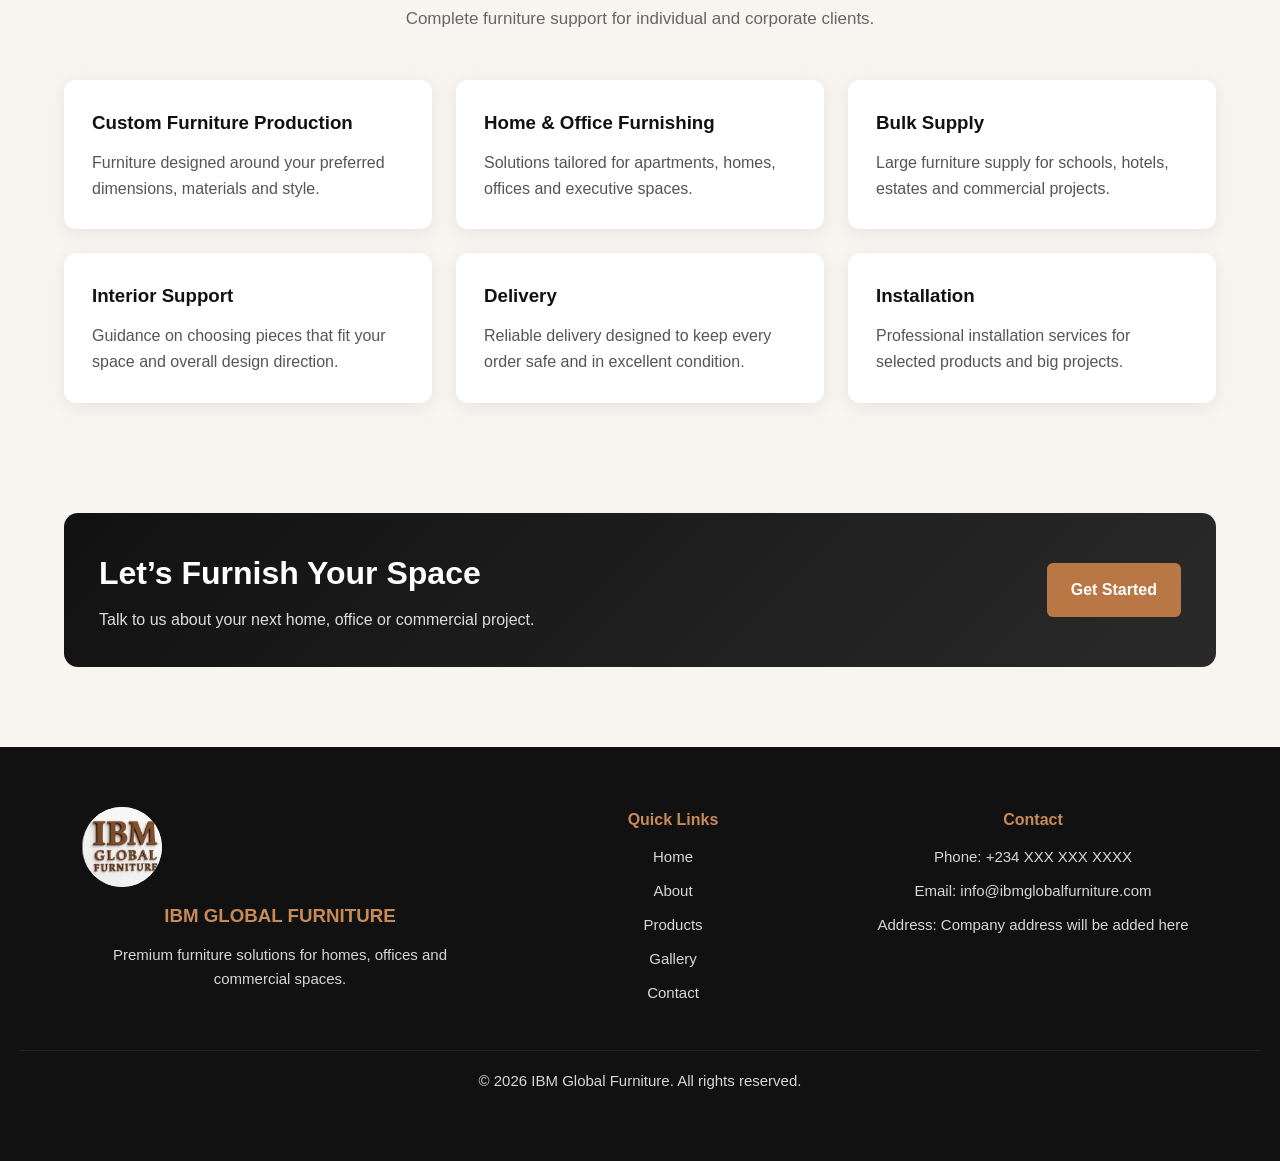
==== commit 9933f01e: "Update about.html" ====
--- a/about.html
+++ b/about.html
@@ -135,7 +135,7 @@
   <footer class="footer">
     <div class="container footer-grid">
       <div>
-        <img src="logo.png" alt="IBM Global Furniture Logo" class="footer-logo">
+        <img src="IBM GLOBAL F.png" alt="IBM Global Furniture Logo" class="footer-logo">
         <h3>IBM GLOBAL FURNITURE</h3>
         <p>Premium furniture solutions for homes, offices and commercial spaces.</p>
       </div>
